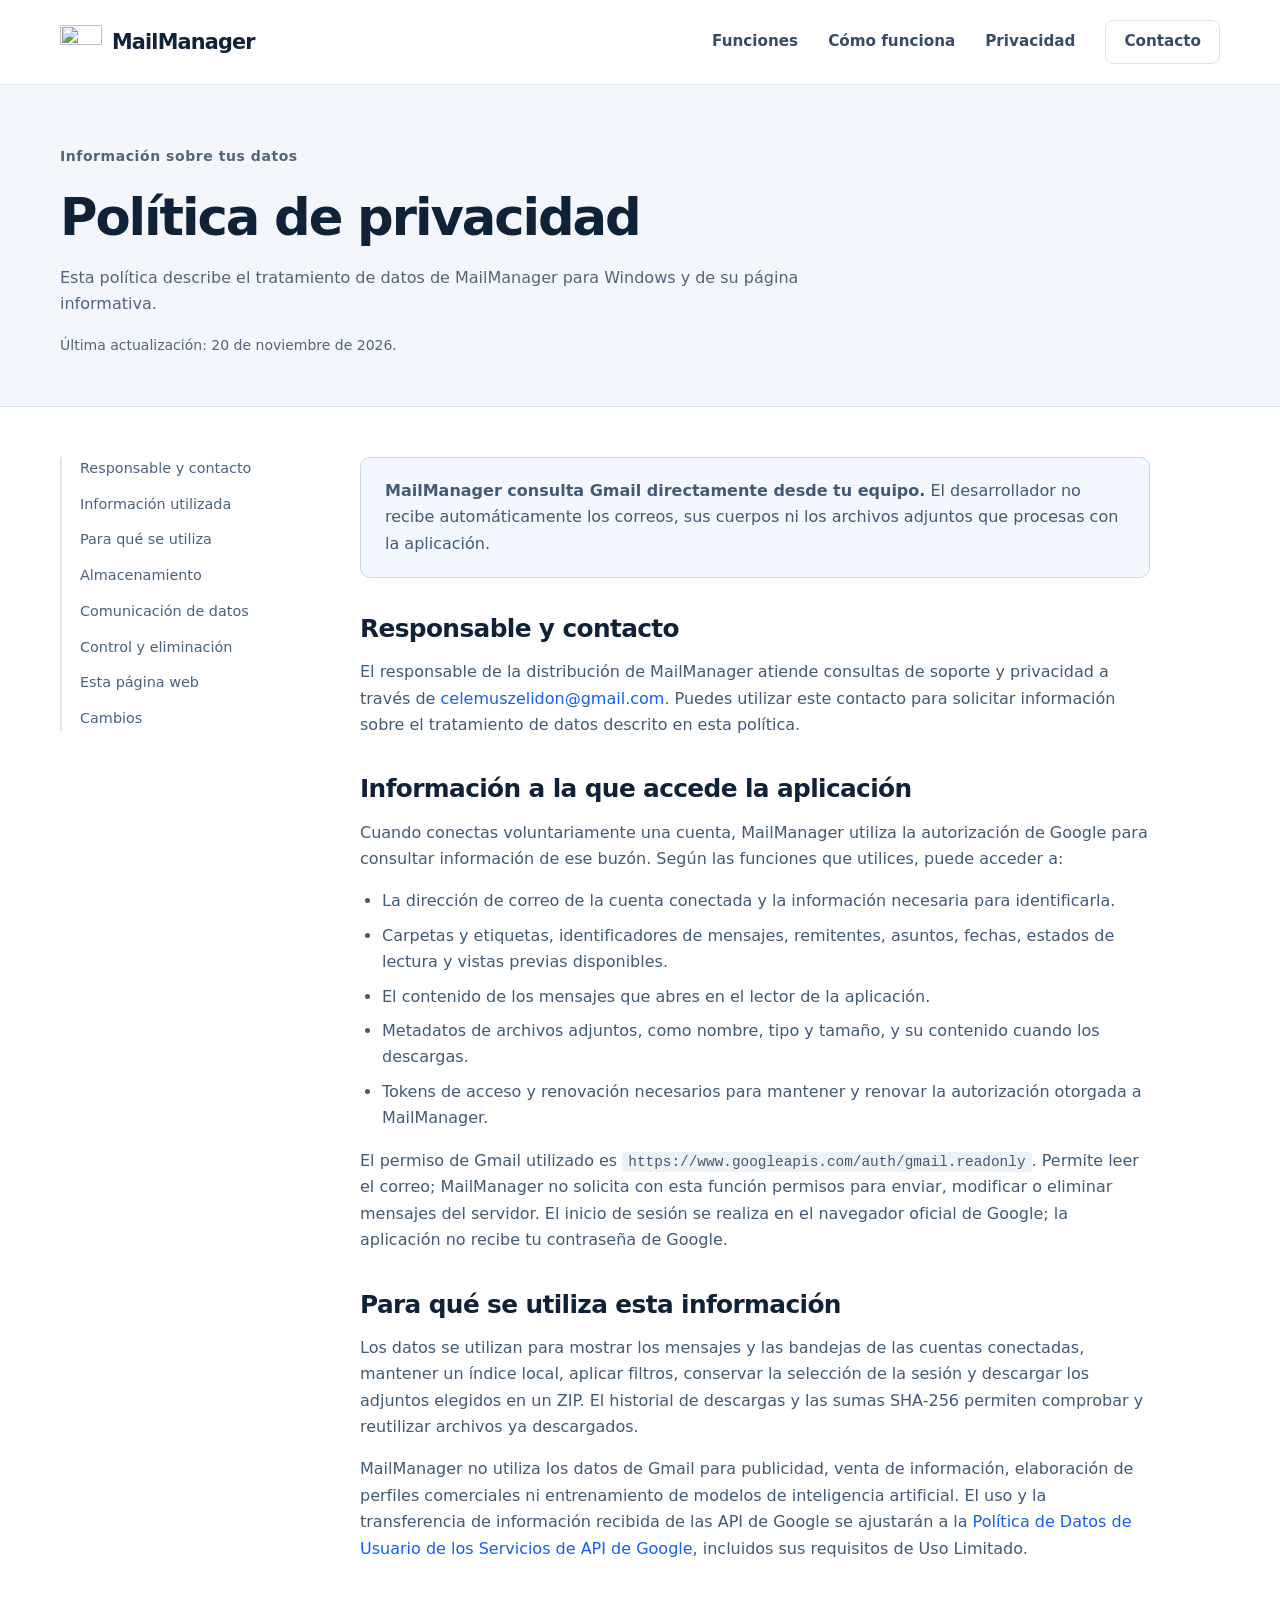
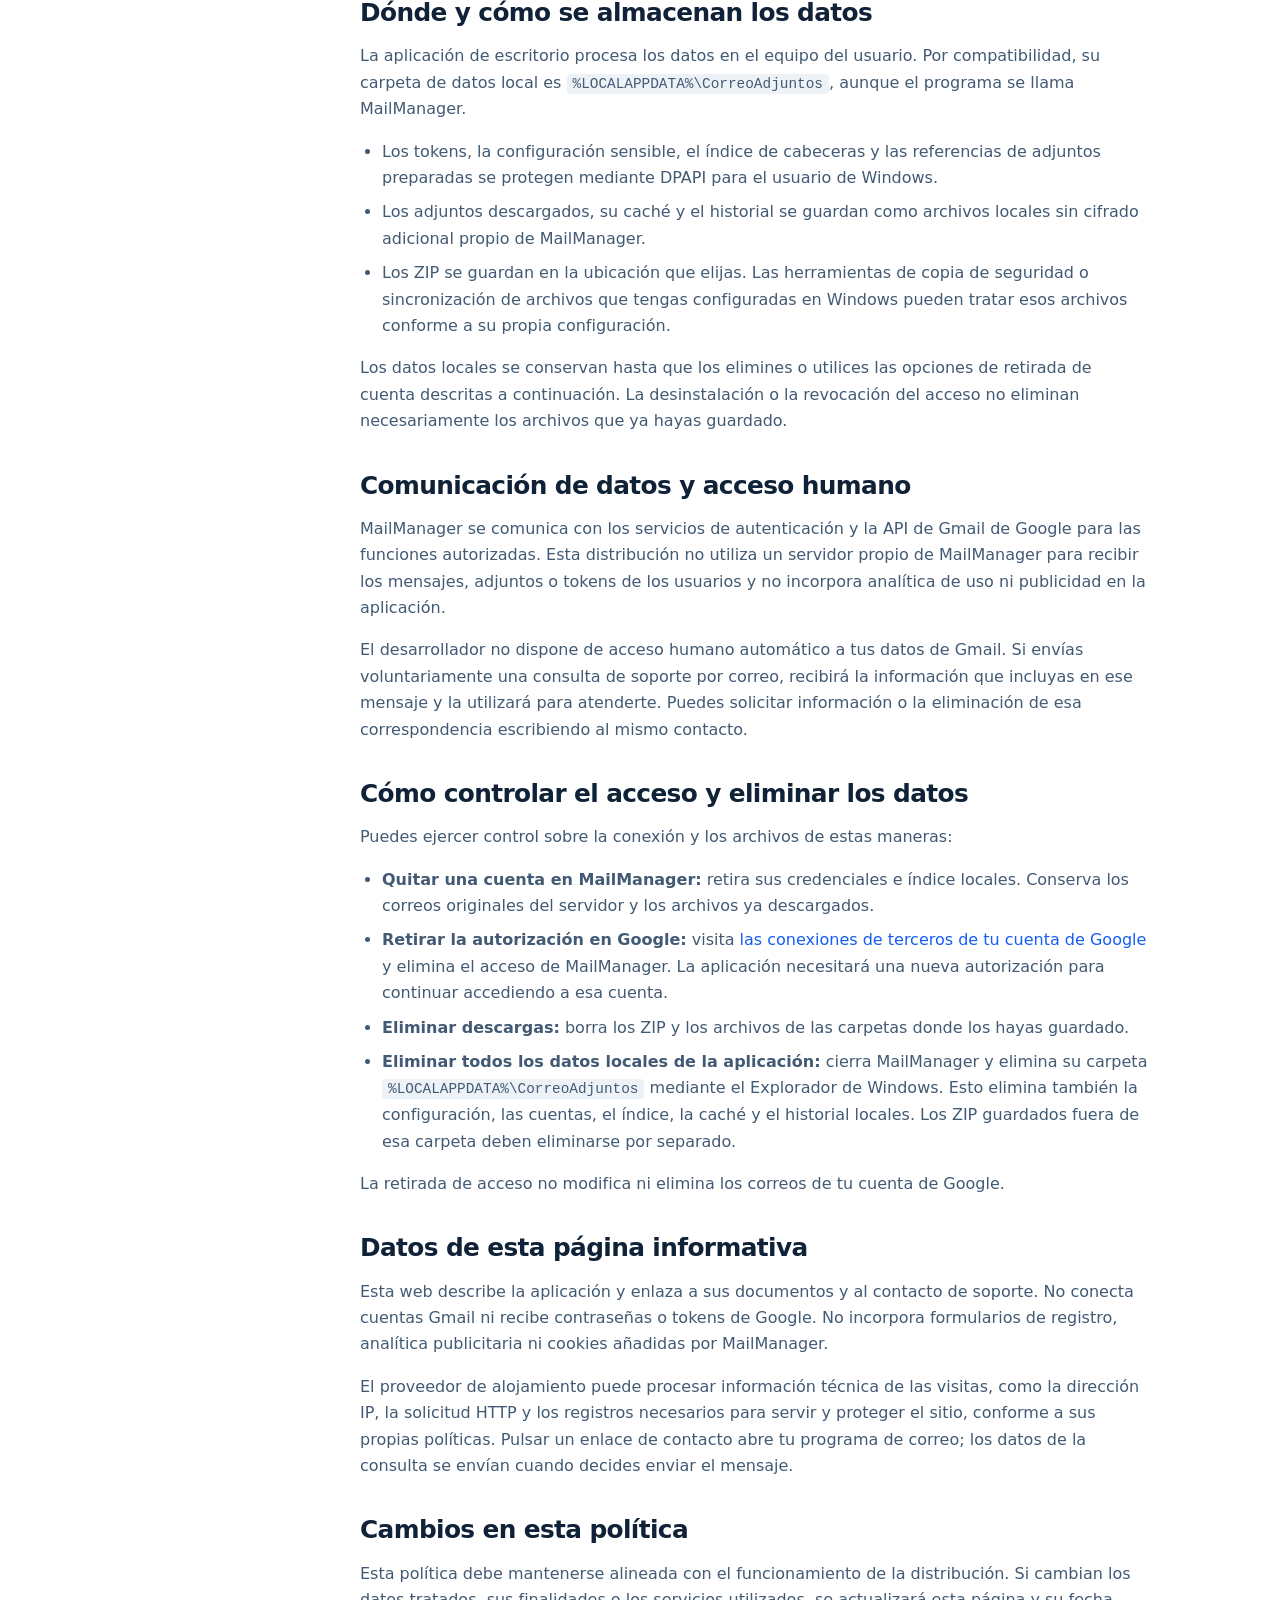
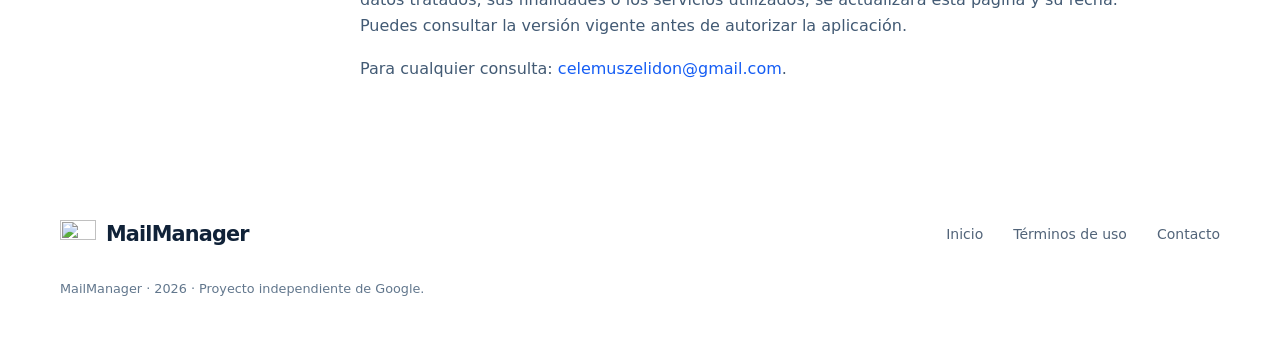
==== privacidad.html @ 7a33291c "Add files via upload" ====
<!doctype html><html lang="es"><head><meta charset="utf-8"><meta name="viewport" content="width=device-width,initial-scale=1"><title>Política de privacidad | MailManager</title><meta name="description" content="Conoce qué información de Gmail utiliza MailManager, cómo se almacena en Windows y cómo retirar el acceso o eliminar los datos locales."><meta name="theme-color" content="#0d192d"><link rel="icon" type="image/png" href="assets/MailManager-logo-Google-120.png"><link rel="stylesheet" href="styles.css"><script src="script.js" defer></script><link rel="canonical" href="https://carloslemus28.github.io/privacidad.html"></head>
<body><a class="skip" href="#contenido">Ir al contenido</a><header class="header"><div class="container nav"><a class="brand" href="index.html"><img src="assets/MailManager-logo-Google-120.png" width="42" height="42" alt=""><span>MailManager</span></a><button class="menu-button" aria-controls="navigation" aria-expanded="false">Menú</button><nav id="navigation" aria-label="Navegación principal"><a href="index.html#funciones">Funciones</a><a href="index.html#como-funciona">Cómo funciona</a><a href="privacidad.html" aria-current="page">Privacidad</a><a class="nav-contact" href="mailto:celemuszelidon@gmail.com">Contacto</a></nav></div></header>
<main id="contenido"><section class="legal-hero"><div class="container"><p class="eyebrow">Información sobre tus datos</p><h1>Política de privacidad</h1><p>Esta política describe el tratamiento de datos de MailManager para Windows y de su página informativa.</p><p class="legal-date">Última actualización: 20 de noviembre de 2026.</p></div></section><div class="container legal-layout"><nav class="legal-index" aria-label="Contenido de privacidad"><a href="#responsable">Responsable y contacto</a><a href="#datos">Información utilizada</a><a href="#finalidad">Para qué se utiliza</a><a href="#almacenamiento">Almacenamiento</a><a href="#comparticion">Comunicación de datos</a><a href="#control">Control y eliminación</a><a href="#sitio">Esta página web</a><a href="#cambios">Cambios</a></nav><article class="legal-copy">
<div class="legal-note"><p><strong>MailManager consulta Gmail directamente desde tu equipo.</strong> El desarrollador no recibe automáticamente los correos, sus cuerpos ni los archivos adjuntos que procesas con la aplicación.</p></div>
<h2 id="responsable">Responsable y contacto</h2><p>El responsable de la distribución de MailManager atiende consultas de soporte y privacidad a través de <a href="mailto:celemuszelidon@gmail.com">celemuszelidon@gmail.com</a>. Puedes utilizar este contacto para solicitar información sobre el tratamiento de datos descrito en esta política.</p>
<h2 id="datos">Información a la que accede la aplicación</h2><p>Cuando conectas voluntariamente una cuenta, MailManager utiliza la autorización de Google para consultar información de ese buzón. Según las funciones que utilices, puede acceder a:</p><ul><li>La dirección de correo de la cuenta conectada y la información necesaria para identificarla.</li><li>Carpetas y etiquetas, identificadores de mensajes, remitentes, asuntos, fechas, estados de lectura y vistas previas disponibles.</li><li>El contenido de los mensajes que abres en el lector de la aplicación.</li><li>Metadatos de archivos adjuntos, como nombre, tipo y tamaño, y su contenido cuando los descargas.</li><li>Tokens de acceso y renovación necesarios para mantener y renovar la autorización otorgada a MailManager.</li></ul><p>El permiso de Gmail utilizado es <code>https://www.googleapis.com/auth/gmail.readonly</code>. Permite leer el correo; MailManager no solicita con esta función permisos para enviar, modificar o eliminar mensajes del servidor. El inicio de sesión se realiza en el navegador oficial de Google; la aplicación no recibe tu contraseña de Google.</p>
<h2 id="finalidad">Para qué se utiliza esta información</h2><p>Los datos se utilizan para mostrar los mensajes y las bandejas de las cuentas conectadas, mantener un índice local, aplicar filtros, conservar la selección de la sesión y descargar los adjuntos elegidos en un ZIP. El historial de descargas y las sumas SHA-256 permiten comprobar y reutilizar archivos ya descargados.</p><p>MailManager no utiliza los datos de Gmail para publicidad, venta de información, elaboración de perfiles comerciales ni entrenamiento de modelos de inteligencia artificial. El uso y la transferencia de información recibida de las API de Google se ajustarán a la <a href="https://developers.google.com/terms/api-services-user-data-policy">Política de Datos de Usuario de los Servicios de API de Google</a>, incluidos sus requisitos de Uso Limitado.</p>
<h2 id="almacenamiento">Dónde y cómo se almacenan los datos</h2><p>La aplicación de escritorio procesa los datos en el equipo del usuario. Por compatibilidad, su carpeta de datos local es <code>%LOCALAPPDATA%\CorreoAdjuntos</code>, aunque el programa se llama MailManager.</p><ul><li>Los tokens, la configuración sensible, el índice de cabeceras y las referencias de adjuntos preparadas se protegen mediante DPAPI para el usuario de Windows.</li><li>Los adjuntos descargados, su caché y el historial se guardan como archivos locales sin cifrado adicional propio de MailManager.</li><li>Los ZIP se guardan en la ubicación que elijas. Las herramientas de copia de seguridad o sincronización de archivos que tengas configuradas en Windows pueden tratar esos archivos conforme a su propia configuración.</li></ul><p>Los datos locales se conservan hasta que los elimines o utilices las opciones de retirada de cuenta descritas a continuación. La desinstalación o la revocación del acceso no eliminan necesariamente los archivos que ya hayas guardado.</p>
<h2 id="comparticion">Comunicación de datos y acceso humano</h2><p>MailManager se comunica con los servicios de autenticación y la API de Gmail de Google para las funciones autorizadas. Esta distribución no utiliza un servidor propio de MailManager para recibir los mensajes, adjuntos o tokens de los usuarios y no incorpora analítica de uso ni publicidad en la aplicación.</p><p>El desarrollador no dispone de acceso humano automático a tus datos de Gmail. Si envías voluntariamente una consulta de soporte por correo, recibirá la información que incluyas en ese mensaje y la utilizará para atenderte. Puedes solicitar información o la eliminación de esa correspondencia escribiendo al mismo contacto.</p>
<h2 id="control">Cómo controlar el acceso y eliminar los datos</h2><p>Puedes ejercer control sobre la conexión y los archivos de estas maneras:</p><ul><li><strong>Quitar una cuenta en MailManager:</strong> retira sus credenciales e índice locales. Conserva los correos originales del servidor y los archivos ya descargados.</li><li><strong>Retirar la autorización en Google:</strong> visita <a href="https://myaccount.google.com/connections">las conexiones de terceros de tu cuenta de Google</a> y elimina el acceso de MailManager. La aplicación necesitará una nueva autorización para continuar accediendo a esa cuenta.</li><li><strong>Eliminar descargas:</strong> borra los ZIP y los archivos de las carpetas donde los hayas guardado.</li><li><strong>Eliminar todos los datos locales de la aplicación:</strong> cierra MailManager y elimina su carpeta <code>%LOCALAPPDATA%\CorreoAdjuntos</code> mediante el Explorador de Windows. Esto elimina también la configuración, las cuentas, el índice, la caché y el historial locales. Los ZIP guardados fuera de esa carpeta deben eliminarse por separado.</li></ul><p>La retirada de acceso no modifica ni elimina los correos de tu cuenta de Google.</p>
<h2 id="sitio">Datos de esta página informativa</h2><p>Esta web describe la aplicación y enlaza a sus documentos y al contacto de soporte. No conecta cuentas Gmail ni recibe contraseñas o tokens de Google. No incorpora formularios de registro, analítica publicitaria ni cookies añadidas por MailManager.</p><p>El proveedor de alojamiento puede procesar información técnica de las visitas, como la dirección IP, la solicitud HTTP y los registros necesarios para servir y proteger el sitio, conforme a sus propias políticas. Pulsar un enlace de contacto abre tu programa de correo; los datos de la consulta se envían cuando decides enviar el mensaje.</p>
<h2 id="cambios">Cambios en esta política</h2><p>Esta política debe mantenerse alineada con el funcionamiento de la distribución. Si cambian los datos tratados, sus finalidades o los servicios utilizados, se actualizará esta página y su fecha. Puedes consultar la versión vigente antes de autorizar la aplicación.</p><p>Para cualquier consulta: <a href="mailto:celemuszelidon@gmail.com">celemuszelidon@gmail.com</a>.</p>
</article></div></main><footer class="footer container"><div class="footer-top"><a class="brand" href="index.html"><img src="assets/MailManager-logo-Google-120.png" width="36" height="36" alt=""><span>MailManager</span></a><nav aria-label="Información legal"><a href="index.html">Inicio</a><a href="terminos.html">Términos de uso</a><a href="mailto:celemuszelidon@gmail.com">Contacto</a></nav></div><p>MailManager · 2026 · Proyecto independiente de Google.</p></footer></body></html>
---- styles.css ----
:root{--ink:#102238;--muted:#526479;--blue:#155df4;--navy:#0d192d;--line:#dce5ef;--pale:#f3f7fc;--teal:#08a9a5;font-size:16px;color-scheme:light}*{box-sizing:border-box}html{scroll-behavior:smooth;scroll-padding-top:100px}body{margin:0;font-family:Inter,"Segoe UI",system-ui,-apple-system,sans-serif;color:var(--ink);background:white;line-height:1.65}a{color:var(--blue);text-decoration:none}a:hover{text-decoration:underline}button,a,summary{-webkit-tap-highlight-color:transparent}a:focus-visible,button:focus-visible,summary:focus-visible{outline:3px solid #168bff;outline-offset:5px;border-radius:4px}img{max-width:100%;height:auto}.container{width:min(1160px,calc(100% - 64px));margin-inline:auto}.skip{position:absolute;left:20px;top:-100px;padding:12px;background:white;z-index:20}.skip:focus{top:12px}.header{position:sticky;top:0;z-index:10;background:rgba(255,255,255,.96);border-bottom:1px solid #e5ebf3}.nav{display:flex;align-items:center;justify-content:space-between;min-height:84px;gap:24px}.brand{display:inline-flex;align-items:center;gap:10px;font-weight:750;font-size:1.3rem;letter-spacing:-.04em;color:var(--ink);white-space:nowrap}.brand:hover{text-decoration:none}.brand img{object-fit:contain;flex-shrink:0}.nav nav,.footer nav{display:flex;align-items:center;gap:30px}.nav nav a{font-size:.95rem;color:#384d65;font-weight:550}.nav-contact{padding:8px 18px;border:1px solid var(--line);border-radius:8px}.menu-button{display:none;border:1px solid var(--line);background:white;padding:9px 13px;font:inherit;border-radius:8px}.hero{display:grid;grid-template-columns:1fr 1.15fr;gap:42px;padding-block:74px 64px;align-items:center}.eyebrow{font-size:.875rem;font-weight:650;letter-spacing:.04em;color:var(--blue);margin:0 0 20px;display:flex;align-items:center;gap:10px}.mini-window{width:17px;height:17px;background:linear-gradient(90deg,transparent 46%,white 46% 54%,transparent 54%),linear-gradient(0deg,transparent 46%,white 46% 54%,transparent 54%),#155df4;display:inline-block}h1{font-size:clamp(3.1rem,5.5vw,4.6rem);line-height:1.065;letter-spacing:-.055em;font-weight:740;margin:0 0 26px}h1 span{color:var(--blue)}.hero-lead{font-size:1.125rem;line-height:1.75;max-width:450px;color:var(--muted);margin:0 0 30px}.actions{display:flex;flex-wrap:wrap;align-items:center;gap:16px 24px}.button{display:inline-flex;align-items:center;justify-content:center;padding:13px 21px;min-height:50px;border-radius:9px;font-weight:650;font-size:.9375rem;border:1px solid transparent}.button:hover{text-decoration:none;filter:brightness(.95)}.primary{color:white;background:var(--blue);box-shadow:0 4px 10px #155df420}.light{color:var(--navy);background:white}.text-link{font-size:.9375rem;font-weight:650}.hero-notes{display:flex;flex-wrap:wrap;gap:8px 18px;font-size:.875rem;color:var(--muted);margin-top:24px}.hero-notes span{display:flex;align-items:center;gap:7px}.hero-notes span:before{content:'✓';color:#107b67;font-weight:750}.hero-visual{position:relative;padding:12px 0 52px}.app-preview{background:#101b2c;color:#d5e0ef;border:1px solid #263c55;border-radius:13px;box-shadow:0 30px 64px -30px #0e294a85;transform:rotate(-1deg);overflow:hidden}.app-top{display:flex;align-items:center;gap:7px;padding:13px 12px;border-bottom:1px solid #2a3b50;font-size:.8rem}.app-top strong{font-size:.8rem;white-space:nowrap}.app-search{background:#22334b;border:1px solid #304660;padding:5px 10px;border-radius:20px;font-size:.7rem;color:#adbbce;flex:1;margin-left:13px;white-space:nowrap}.app-avatar{border-radius:50%;width:24px;height:24px;background:#2363b1;color:white;text-align:center;line-height:24px;font-size:.75rem}.app-body{display:grid;grid-template-columns:128px 1fr;min-height:350px}.app-sidebar{padding:20px 10px;background:#111e31;display:flex;flex-direction:column;align-items:stretch;font-size:.7rem;gap:3px;border-right:1px solid #24354c}.sidebar-label{font-size:.58rem;letter-spacing:.08em;color:#92a8bf;margin-bottom:8px}.app-sidebar b{font-size:.68rem;margin-bottom:12px;padding-left:3px}.folder{padding:7px 9px;border-radius:5px;color:#aabbd0;display:flex;justify-content:space-between}.folder i{font-style:normal}.folder.selected{background:#24466d;color:#dfebfc}.folder.all{margin-top:10px}.app-inbox{min-width:0}.inbox-title{padding:17px 16px 9px;display:flex;justify-content:space-between;align-items:center;gap:7px}.inbox-title strong{font-size:.9rem}.inbox-title>span{font-size:.58rem;color:#a5b3c7}.app-filters{display:flex;gap:6px;padding:0 16px 10px}.app-filters span{font-size:.6rem;color:#b9cce5;border:1px solid #3a526e;border-radius:4px;padding:2px 7px}.mail-row{display:flex;gap:10px;padding:11px 13px;border-bottom:1px solid #2b3c51;align-items:flex-start}.mail-row.checked{background:#1d3250}.mail-row>div{display:flex;flex:1;min-width:0;flex-direction:column;gap:1px}.mail-row b{font-size:.7rem;font-weight:600}.mail-row strong{font-size:.69rem;font-weight:450;white-space:nowrap;text-overflow:ellipsis;overflow:hidden}.mail-row small{font-size:.59rem;color:#a8b8cc}.mail-row time{font-size:.58rem;color:#adc0d8;white-space:nowrap}.checkmark,.empty-check{width:12px;height:12px;flex-shrink:0;border-radius:2px;margin-top:3px}.checkmark{background:#87baff;color:#0d2747;font-size:.55rem;text-align:center;line-height:12px;font-weight:800}.empty-check{border:1px solid #73899f}.file-chip{align-self:flex-start;border:1px solid #4b6590;border-radius:4px;padding:1px 6px;margin-top:5px;font-size:.6rem;color:#b9d4ff;background:#203e63}.file-chip.teal{color:#9fddd5;background:#173f42;border-color:#356b6b}.app-download{padding:15px 12px;display:flex;align-items:center;justify-content:space-between;gap:8px;font-size:.6rem;color:#a4bbd5}.app-download b{color:#102744;background:#a8c7fa;padding:7px 9px;border-radius:5px;font-size:.6rem}.zip-badge{position:absolute;bottom:8px;right:-5px;display:flex;align-items:center;gap:12px;padding:14px 20px;background:white;border:1px solid #e0e9f3;border-radius:10px;box-shadow:0 8px 28px #10223816}.zip-symbol{display:inline-flex;justify-content:center;align-items:center;background:#e5f0ff;border:1px solid #bbd2f5;color:#1552a0;font-size:.7rem;font-weight:800;border-radius:5px;width:36px;height:42px;flex-shrink:0}.zip-badge>div{display:flex;flex-direction:column;gap:1px}.zip-badge b{font-size:.875rem}.zip-badge>div>span{color:var(--muted);font-size:.8rem}.preview-caption{position:absolute;bottom:-21px;left:5px;font-size:.75rem;color:#65788d;margin:0}.principles{background:#f4f7fc;border-block:1px solid #e6edf5}.principles>.container{display:flex;flex-wrap:wrap;justify-content:space-between;gap:12px;padding-block:17px}.principles p{font-size:.9rem;color:#3d526b;margin:0}.principles p span{color:#187367;padding-right:8px;font-weight:750}.section{padding-block:80px}.section-intro{max-width:690px;margin-bottom:40px}.section-intro .eyebrow{margin-bottom:13px}h2{font-size:clamp(1.9rem,3.2vw,2.65rem);line-height:1.18;letter-spacing:-.04em;font-weight:720;margin:0 0 22px}.section-intro>p:last-child,.story-copy>p:not(.eyebrow){color:var(--muted);max-width:560px}.feature-grid{display:grid;grid-template-columns:repeat(3,1fr);gap:40px}.feature{padding:8px 22px 12px 0;border-right:1px solid var(--line)}.feature:last-child{border:none;padding-right:0}.feature-icon{height:40px;width:40px;display:flex;align-items:center;justify-content:center;border-radius:9px;color:var(--blue);font-size:1.35rem;font-weight:700;background:#e9f0ff;margin-bottom:23px}h3{font-size:1.2rem;letter-spacing:-.025em;line-height:1.35;margin:0 0 12px}.feature p{font-size:1rem;color:var(--muted);margin:0;max-width:310px}.split-section{display:grid;grid-template-columns:1fr 1fr;align-items:center;gap:90px;padding-top:10px}.zip-demo{background:var(--pale);border:1px solid #e1e9f3;border-radius:15px;padding:28px}.file-window-title{display:flex;align-items:center;gap:12px;padding-bottom:23px;border-bottom:1px solid #dce5f0}.file-window-title .zip-symbol{height:36px;width:31px}.example-label{margin-left:auto;font-size:.75rem;color:#637b93}.folder-title{padding:22px 0 14px;font-weight:650}.folder-title>span{color:#f1af3e;padding-right:8px}.file-list{list-style:none;margin:0;padding:0}.file-list li{padding:13px 14px;background:white;display:flex;align-items:center;gap:14px;border:1px solid #e4ebf3;border-radius:8px;margin-bottom:8px;font-size:.9rem}.type{padding:3px 6px;min-width:42px;text-align:center;font-size:.65rem;letter-spacing:.025em;font-weight:750;border-radius:4px}.pdf{color:#a03537;background:#ffeded}.xlsx{color:#176c56;background:#e8f6ef}.json{color:#6050a1;background:#f0edff}.file-check{color:#108669;margin-left:auto;font-weight:750}.zip-demo>p{font-size:.825rem;color:var(--muted);margin:17px 0 0}.story-copy .text-link{display:inline-block;margin-top:9px}.workflow{background:var(--pale);border-block:1px solid #e5edf5}.centered{text-align:center;margin-inline:auto}.centered .eyebrow{justify-content:center}.centered>p:last-child{margin-inline:auto}.steps{display:grid;grid-template-columns:repeat(3,1fr);gap:50px;margin-top:46px}.step-symbol{width:46px;height:46px;display:flex;align-items:center;justify-content:center;font-size:1.5rem;background:white;border:1px solid #ccdced;border-radius:50%;color:#2466cb;margin-bottom:20px}.steps p{color:var(--muted);margin:0}.privacy-block{background:var(--navy);color:white;border-radius:17px;padding:54px 60px;display:grid;grid-template-columns:1fr 1fr;gap:65px}.privacy-block .eyebrow{color:#8dbaff}.privacy-block h2{font-size:2.3rem}.privacy-block>div>p:not(.eyebrow){color:#bdcce0;max-width:420px}.privacy-block .button{margin-top:15px}.privacy-block ul{list-style:none;margin:0;padding:0}.privacy-block li{border-bottom:1px solid #304259;padding-bottom:22px;margin-bottom:22px;display:flex;flex-direction:column;gap:6px}.privacy-block li:last-child{border:none;padding:0;margin:0}.privacy-block li b{font-size:1rem}.privacy-block li span{color:#bdcce0;font-size:.9rem;line-height:1.8}.faq-section{padding-top:5px;display:grid;grid-template-columns:.8fr 1.2fr;gap:70px}.faq details{border-bottom:1px solid var(--line);padding:17px 0}.faq details:first-child{padding-top:0}.faq summary{font-weight:650;cursor:pointer;line-height:1.5;padding-right:18px}.faq details p{color:var(--muted);font-size:.95rem;padding-right:10px}.contact-strip{background:var(--pale);border-block:1px solid #e1e9f4}.contact-strip>.container{display:flex;align-items:center;justify-content:space-between;gap:30px;padding-block:36px}.contact-strip h2{font-size:1.7rem;margin-bottom:5px}.contact-strip p{margin:0;color:var(--muted);font-size:.95rem}.footer{padding-block:38px}.footer-top{display:flex;align-items:center;justify-content:space-between;gap:25px;margin-bottom:26px}.footer nav a{font-size:.875rem;color:#526479}.footer>p{font-size:.8rem;color:#62778d;margin:5px 0}.footer .disclaimer{font-size:.75rem;max-width:650px}.legal-hero{padding-block:60px 35px;background:var(--pale);border-bottom:1px solid var(--line)}.legal-hero h1{font-size:3.2rem;line-height:1.15;letter-spacing:-.04em;margin-bottom:18px}.legal-hero p{color:var(--muted);max-width:760px}.legal-date{font-size:.875rem}.legal-layout{display:grid;grid-template-columns:230px 1fr;gap:70px;padding-block:50px 80px}.legal-index{align-self:start;position:sticky;top:115px;border-left:2px solid var(--line);padding-left:18px;display:flex;flex-direction:column;gap:12px;font-size:.9rem}.legal-index a{color:#4b627c}.legal-copy{max-width:790px}.legal-copy h2{font-size:1.55rem;margin:36px 0 14px;scroll-margin-top:110px;letter-spacing:-.025em}.legal-copy h2:first-child{margin-top:0}.legal-copy p,.legal-copy li{color:#425a74;font-size:1rem}.legal-copy li{margin-bottom:8px}.legal-copy a{overflow-wrap:anywhere}.legal-note{padding:20px 24px;border:1px solid #c6daef;background:#f3f8ff;border-radius:10px;margin-bottom:30px}.legal-note p{margin:0}.legal-copy code{background:#edf2f7;border-radius:4px;padding:2px 6px;font-size:.9rem;overflow-wrap:anywhere}.legal-copy address{font-style:normal}.legal-copy ul{padding-left:22px}.assets-links{display:flex;flex-wrap:wrap;gap:12px;margin-top:16px}.assets-links a{border:1px solid var(--line);padding:10px 14px;border-radius:8px;font-size:.875rem}
@media(min-width:1400px){.hero{gap:70px}.app-body{min-height:367px}.mail-row{padding-block:13px}}
@media(max-width:1000px){.hero{grid-template-columns:.9fr 1.1fr;gap:24px}.hero h1{font-size:3.4rem}.app-body{grid-template-columns:100px 1fr}.app-top strong{display:none}.app-top{gap:5px}.app-search{margin-left:3px}.app-sidebar{padding-inline:6px}.folder{padding:7px 5px}.app-sidebar b{font-size:.62rem}.app-download{padding-inline:9px}.app-download b{font-size:.54rem}.app-download>span{font-size:.52rem}.zip-badge{right:-7px;padding:12px}.split-section{gap:45px}.privacy-block{padding:40px;gap:40px}.faq-section{gap:40px}.legal-layout{gap:40px;grid-template-columns:190px 1fr}}
@media(max-width:760px){.container{width:calc(100% - 40px)}.nav{min-height:72px}.brand{font-size:1.2rem}.nav .brand img{width:37px;height:37px}.menu-button{display:block}.nav nav{display:none;position:absolute;top:71px;left:0;right:0;background:white;box-shadow:0 12px 16px #10223815;padding:18px 22px;align-items:stretch;gap:0;flex-direction:column}.nav nav.open{display:flex}.nav nav a{padding:11px 4px}.nav-contact{border:0}.hero{grid-template-columns:1fr;gap:22px;padding-block:42px 40px}.hero h1{font-size:3.65rem}.hero-lead{font-size:1.05rem;max-width:540px}.hero-notes{font-size:.8rem}.hero-visual{max-width:580px;width:100%;margin:8px auto 0;padding:12px 8px 54px}.app-preview{transform:none}.app-body{grid-template-columns:128px 1fr}.app-top strong{display:inline}.app-sidebar{padding:20px 9px}.folder{padding:7px 9px}.app-download b{font-size:.65rem}.app-download>span{font-size:.65rem}.app-search{font-size:.7rem}.mail-row strong{font-size:.72rem}.mail-row b{font-size:.75rem}.mail-row small{font-size:.65rem}.file-chip{font-size:.65rem}.zip-badge{right:0;bottom:3px;padding:12px 16px}.preview-caption{bottom:-19px;font-size:.7rem;left:8px}.principles>.container{flex-direction:column;gap:10px;padding-block:20px}.section{padding-block:52px}.feature-grid{grid-template-columns:1fr;gap:25px}.feature{border:0;border-bottom:1px solid var(--line);padding-bottom:26px;display:grid;grid-template-columns:42px 1fr;column-gap:17px}.feature-icon{grid-row:1/3;margin:0}.feature p{max-width:none}.feature h3{margin-bottom:9px}.feature:last-child{padding-bottom:0}.split-section{grid-template-columns:1fr;gap:30px;padding-top:0}.story-copy{grid-row:1}.zip-demo{padding:24px}.steps{grid-template-columns:1fr;gap:30px;margin-top:30px}.steps article{display:grid;grid-template-columns:46px 1fr;column-gap:17px}.step-symbol{grid-row:1/3;margin:0}.privacy-block{grid-template-columns:1fr;padding:32px 25px;gap:35px}.privacy-block h2{font-size:2rem}.privacy-block .button{font-size:.85rem;padding-inline:15px}.faq-section{grid-template-columns:1fr;gap:10px;padding-top:0}.faq details:first-child{padding-top:17px}.contact-strip>.container{align-items:flex-start;flex-direction:column;gap:20px}.contact-strip h2{font-size:1.6rem}.footer-top{align-items:flex-start;flex-direction:column;gap:20px}.footer nav{gap:24px;flex-wrap:wrap}.footer .brand{font-size:1.15rem}.legal-hero{padding-block:40px 24px}.legal-hero h1{font-size:2.35rem}.legal-layout{grid-template-columns:1fr;gap:30px;padding-block:32px 52px}.legal-index{position:static;border-left:0;border-bottom:1px solid var(--line);padding:0 0 25px;display:flex;flex-direction:row;flex-wrap:wrap;gap:10px 20px}.legal-index a{font-size:.825rem}.legal-note{padding:18px}}
@media(max-width:380px){.container{width:calc(100% - 30px)}.hero h1{font-size:3.1rem}.app-body{grid-template-columns:85px 1fr}.app-sidebar{padding-inline:5px}.folder{padding-inline:4px}.app-sidebar b{font-size:.6rem}.app-download>span{font-size:.52rem}.app-download b{font-size:.55rem}.app-top strong{display:none}.mail-row{gap:7px;padding-inline:10px}.zip-badge b{font-size:.8rem}.zip-badge>div>span{font-size:.72rem}}
@media(prefers-reduced-motion:reduce){html{scroll-behavior:auto}.app-preview{transform:none}}
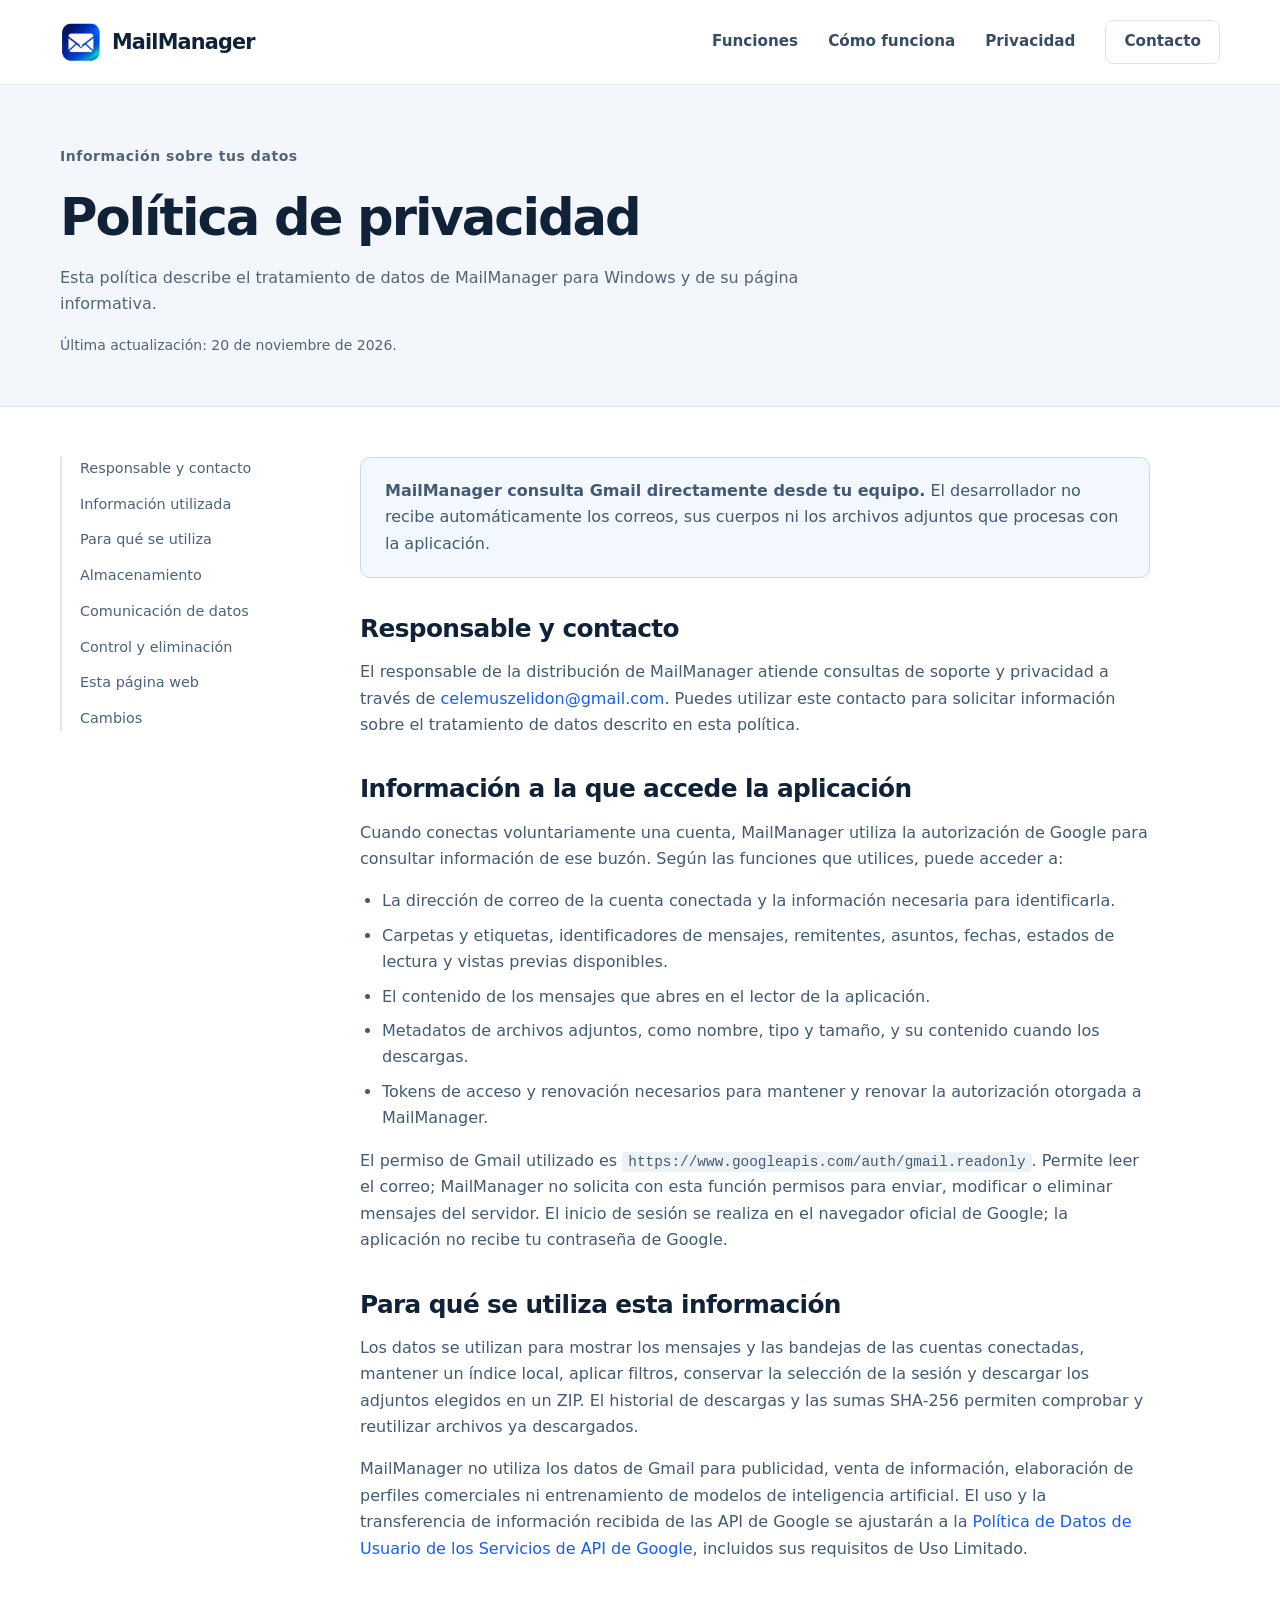
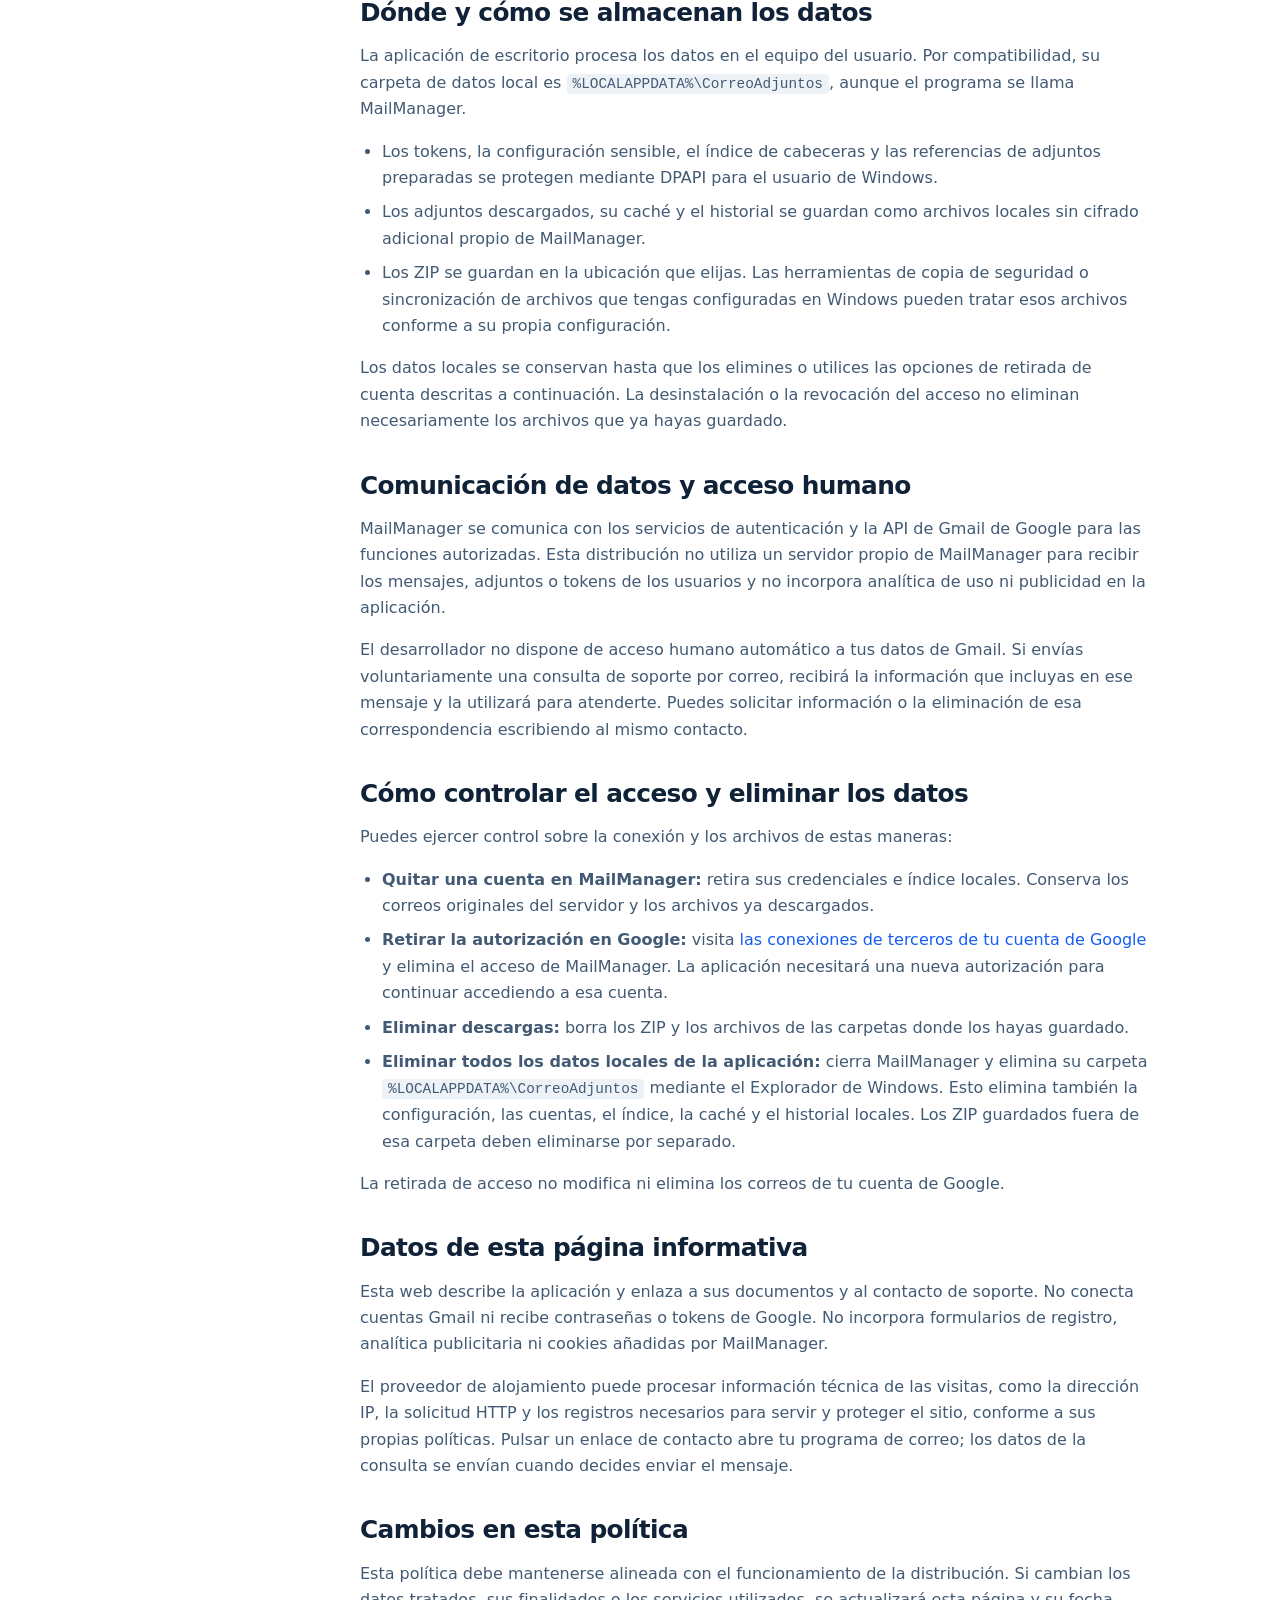
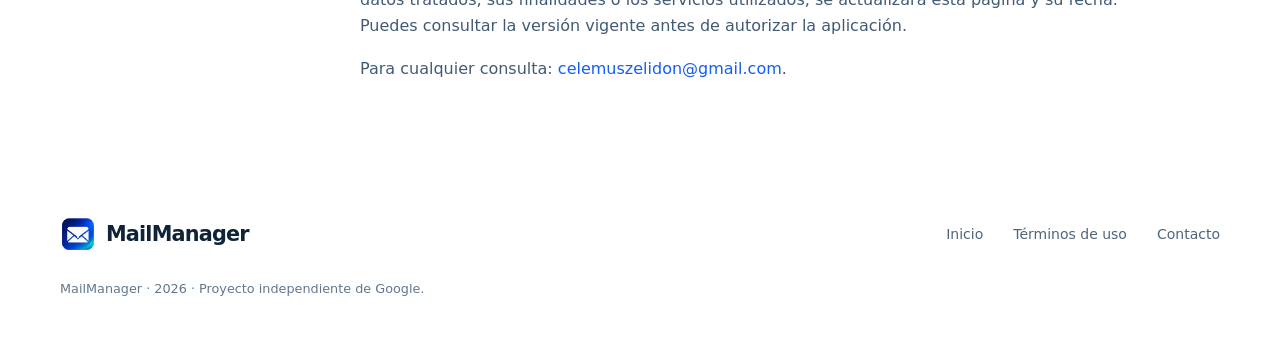
==== commit 7c6aaf23: "Add files via upload" ====
--- a/privacidad.html
+++ b/privacidad.html
@@ -1,5 +1,5 @@
-<!doctype html><html lang="es"><head><meta charset="utf-8"><meta name="viewport" content="width=device-width,initial-scale=1"><title>Política de privacidad | MailManager</title><meta name="description" content="Conoce qué información de Gmail utiliza MailManager, cómo se almacena en Windows y cómo retirar el acceso o eliminar los datos locales."><meta name="theme-color" content="#0d192d"><link rel="icon" type="image/png" href="assets/MailManager-logo-Google-120.png"><link rel="stylesheet" href="styles.css"><script src="script.js" defer></script><link rel="canonical" href="https://carloslemus28.github.io/privacidad.html"></head>
-<body><a class="skip" href="#contenido">Ir al contenido</a><header class="header"><div class="container nav"><a class="brand" href="index.html"><img src="assets/MailManager-logo-Google-120.png" width="42" height="42" alt=""><span>MailManager</span></a><button class="menu-button" aria-controls="navigation" aria-expanded="false">Menú</button><nav id="navigation" aria-label="Navegación principal"><a href="index.html#funciones">Funciones</a><a href="index.html#como-funciona">Cómo funciona</a><a href="privacidad.html" aria-current="page">Privacidad</a><a class="nav-contact" href="mailto:celemuszelidon@gmail.com">Contacto</a></nav></div></header>
+<!doctype html><html lang="es"><head><meta charset="utf-8"><meta name="viewport" content="width=device-width,initial-scale=1"><title>Política de privacidad | MailManager</title><meta name="description" content="Conoce qué información de Gmail utiliza MailManager, cómo se almacena en Windows y cómo retirar el acceso o eliminar los datos locales."><meta name="theme-color" content="#0d192d"><link rel="icon" type="image/png" href="MailManager-logo-Google-120.png"><link rel="stylesheet" href="styles.css"><script src="script.js" defer></script><link rel="canonical" href="https://carloslemus28.github.io/privacidad.html"></head>
+<body><a class="skip" href="#contenido">Ir al contenido</a><header class="header"><div class="container nav"><a class="brand" href="index.html"><img src="MailManager-logo-Google-120.png" width="42" height="42" alt=""><span>MailManager</span></a><button class="menu-button" aria-controls="navigation" aria-expanded="false">Menú</button><nav id="navigation" aria-label="Navegación principal"><a href="index.html#funciones">Funciones</a><a href="index.html#como-funciona">Cómo funciona</a><a href="privacidad.html" aria-current="page">Privacidad</a><a class="nav-contact" href="mailto:celemuszelidon@gmail.com">Contacto</a></nav></div></header>
 <main id="contenido"><section class="legal-hero"><div class="container"><p class="eyebrow">Información sobre tus datos</p><h1>Política de privacidad</h1><p>Esta política describe el tratamiento de datos de MailManager para Windows y de su página informativa.</p><p class="legal-date">Última actualización: 20 de noviembre de 2026.</p></div></section><div class="container legal-layout"><nav class="legal-index" aria-label="Contenido de privacidad"><a href="#responsable">Responsable y contacto</a><a href="#datos">Información utilizada</a><a href="#finalidad">Para qué se utiliza</a><a href="#almacenamiento">Almacenamiento</a><a href="#comparticion">Comunicación de datos</a><a href="#control">Control y eliminación</a><a href="#sitio">Esta página web</a><a href="#cambios">Cambios</a></nav><article class="legal-copy">
 <div class="legal-note"><p><strong>MailManager consulta Gmail directamente desde tu equipo.</strong> El desarrollador no recibe automáticamente los correos, sus cuerpos ni los archivos adjuntos que procesas con la aplicación.</p></div>
 <h2 id="responsable">Responsable y contacto</h2><p>El responsable de la distribución de MailManager atiende consultas de soporte y privacidad a través de <a href="mailto:celemuszelidon@gmail.com">celemuszelidon@gmail.com</a>. Puedes utilizar este contacto para solicitar información sobre el tratamiento de datos descrito en esta política.</p>
@@ -10,4 +10,4 @@
 <h2 id="control">Cómo controlar el acceso y eliminar los datos</h2><p>Puedes ejercer control sobre la conexión y los archivos de estas maneras:</p><ul><li><strong>Quitar una cuenta en MailManager:</strong> retira sus credenciales e índice locales. Conserva los correos originales del servidor y los archivos ya descargados.</li><li><strong>Retirar la autorización en Google:</strong> visita <a href="https://myaccount.google.com/connections">las conexiones de terceros de tu cuenta de Google</a> y elimina el acceso de MailManager. La aplicación necesitará una nueva autorización para continuar accediendo a esa cuenta.</li><li><strong>Eliminar descargas:</strong> borra los ZIP y los archivos de las carpetas donde los hayas guardado.</li><li><strong>Eliminar todos los datos locales de la aplicación:</strong> cierra MailManager y elimina su carpeta <code>%LOCALAPPDATA%\CorreoAdjuntos</code> mediante el Explorador de Windows. Esto elimina también la configuración, las cuentas, el índice, la caché y el historial locales. Los ZIP guardados fuera de esa carpeta deben eliminarse por separado.</li></ul><p>La retirada de acceso no modifica ni elimina los correos de tu cuenta de Google.</p>
 <h2 id="sitio">Datos de esta página informativa</h2><p>Esta web describe la aplicación y enlaza a sus documentos y al contacto de soporte. No conecta cuentas Gmail ni recibe contraseñas o tokens de Google. No incorpora formularios de registro, analítica publicitaria ni cookies añadidas por MailManager.</p><p>El proveedor de alojamiento puede procesar información técnica de las visitas, como la dirección IP, la solicitud HTTP y los registros necesarios para servir y proteger el sitio, conforme a sus propias políticas. Pulsar un enlace de contacto abre tu programa de correo; los datos de la consulta se envían cuando decides enviar el mensaje.</p>
 <h2 id="cambios">Cambios en esta política</h2><p>Esta política debe mantenerse alineada con el funcionamiento de la distribución. Si cambian los datos tratados, sus finalidades o los servicios utilizados, se actualizará esta página y su fecha. Puedes consultar la versión vigente antes de autorizar la aplicación.</p><p>Para cualquier consulta: <a href="mailto:celemuszelidon@gmail.com">celemuszelidon@gmail.com</a>.</p>
-</article></div></main><footer class="footer container"><div class="footer-top"><a class="brand" href="index.html"><img src="assets/MailManager-logo-Google-120.png" width="36" height="36" alt=""><span>MailManager</span></a><nav aria-label="Información legal"><a href="index.html">Inicio</a><a href="terminos.html">Términos de uso</a><a href="mailto:celemuszelidon@gmail.com">Contacto</a></nav></div><p>MailManager · 2026 · Proyecto independiente de Google.</p></footer></body></html>
+</article></div></main><footer class="footer container"><div class="footer-top"><a class="brand" href="index.html"><img src="MailManager-logo-Google-120.png" width="36" height="36" alt=""><span>MailManager</span></a><nav aria-label="Información legal"><a href="index.html">Inicio</a><a href="terminos.html">Términos de uso</a><a href="mailto:celemuszelidon@gmail.com">Contacto</a></nav></div><p>MailManager · 2026 · Proyecto independiente de Google.</p></footer></body></html>
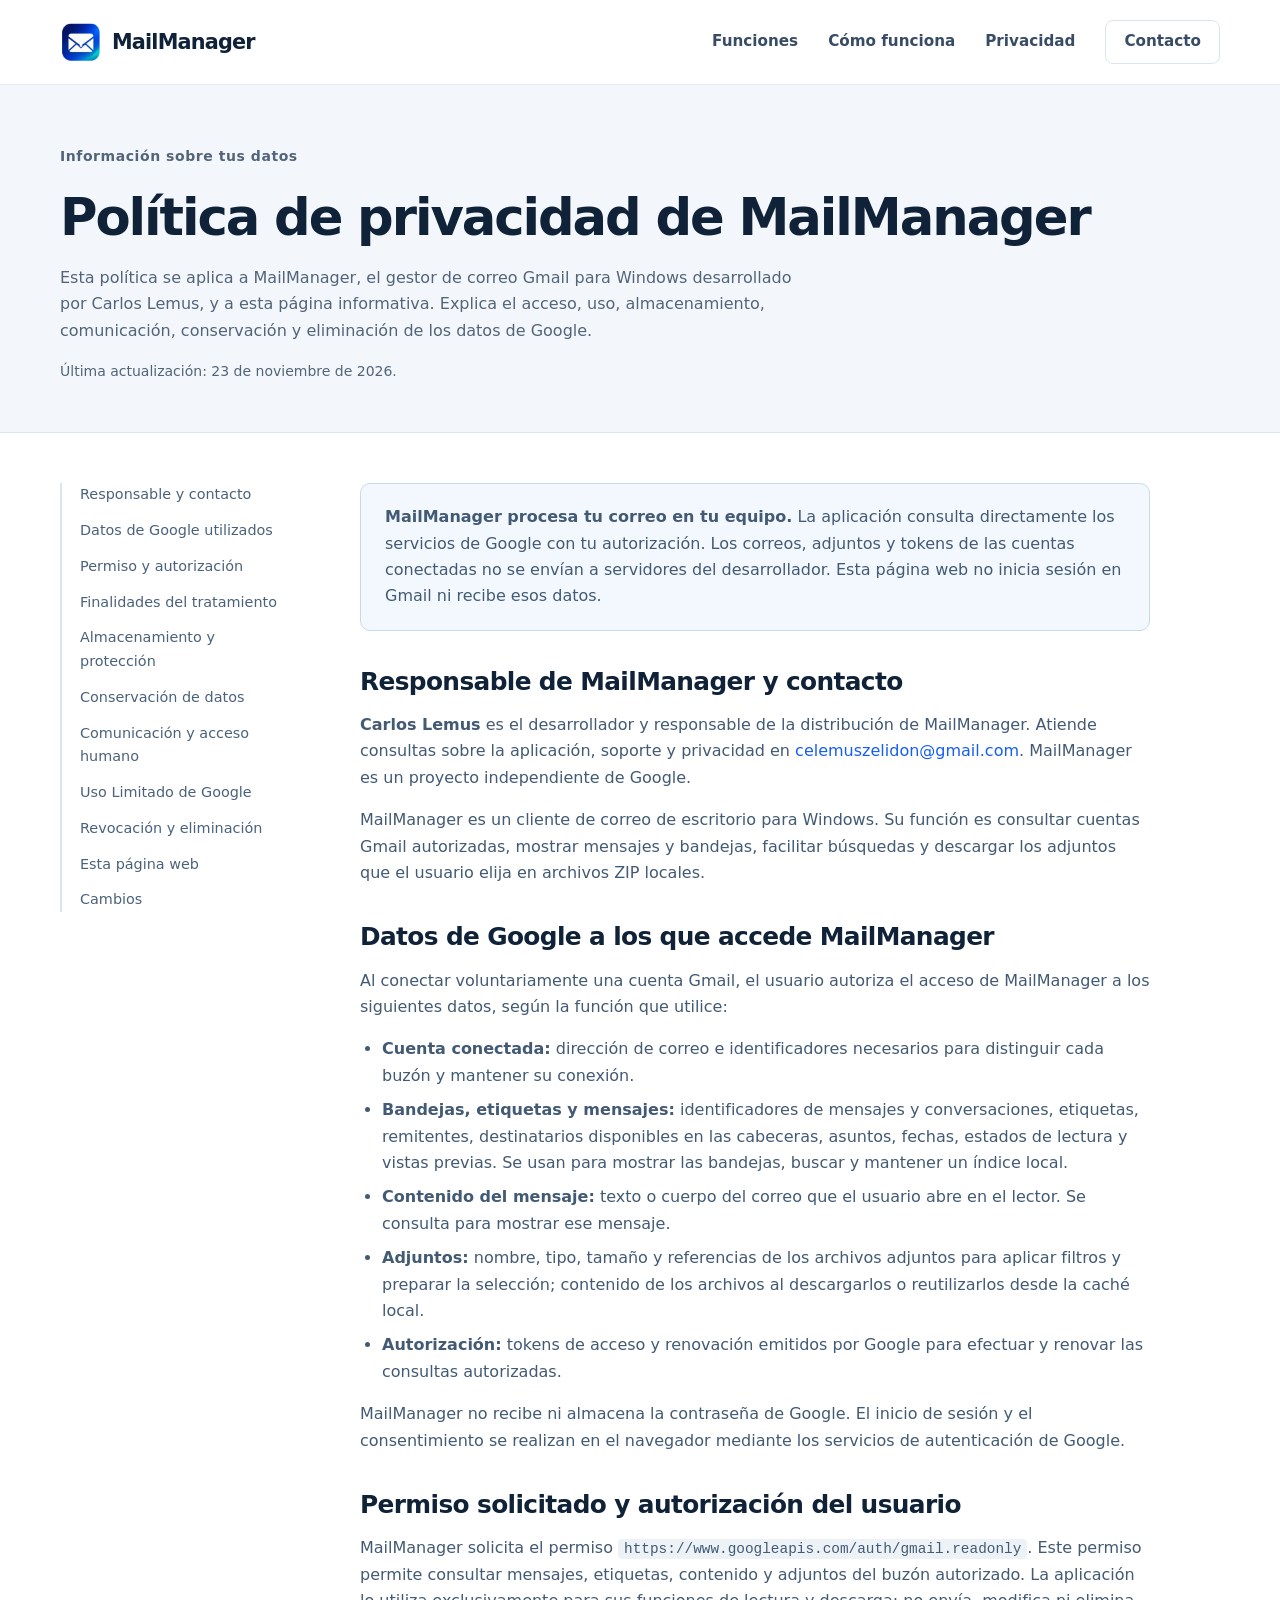
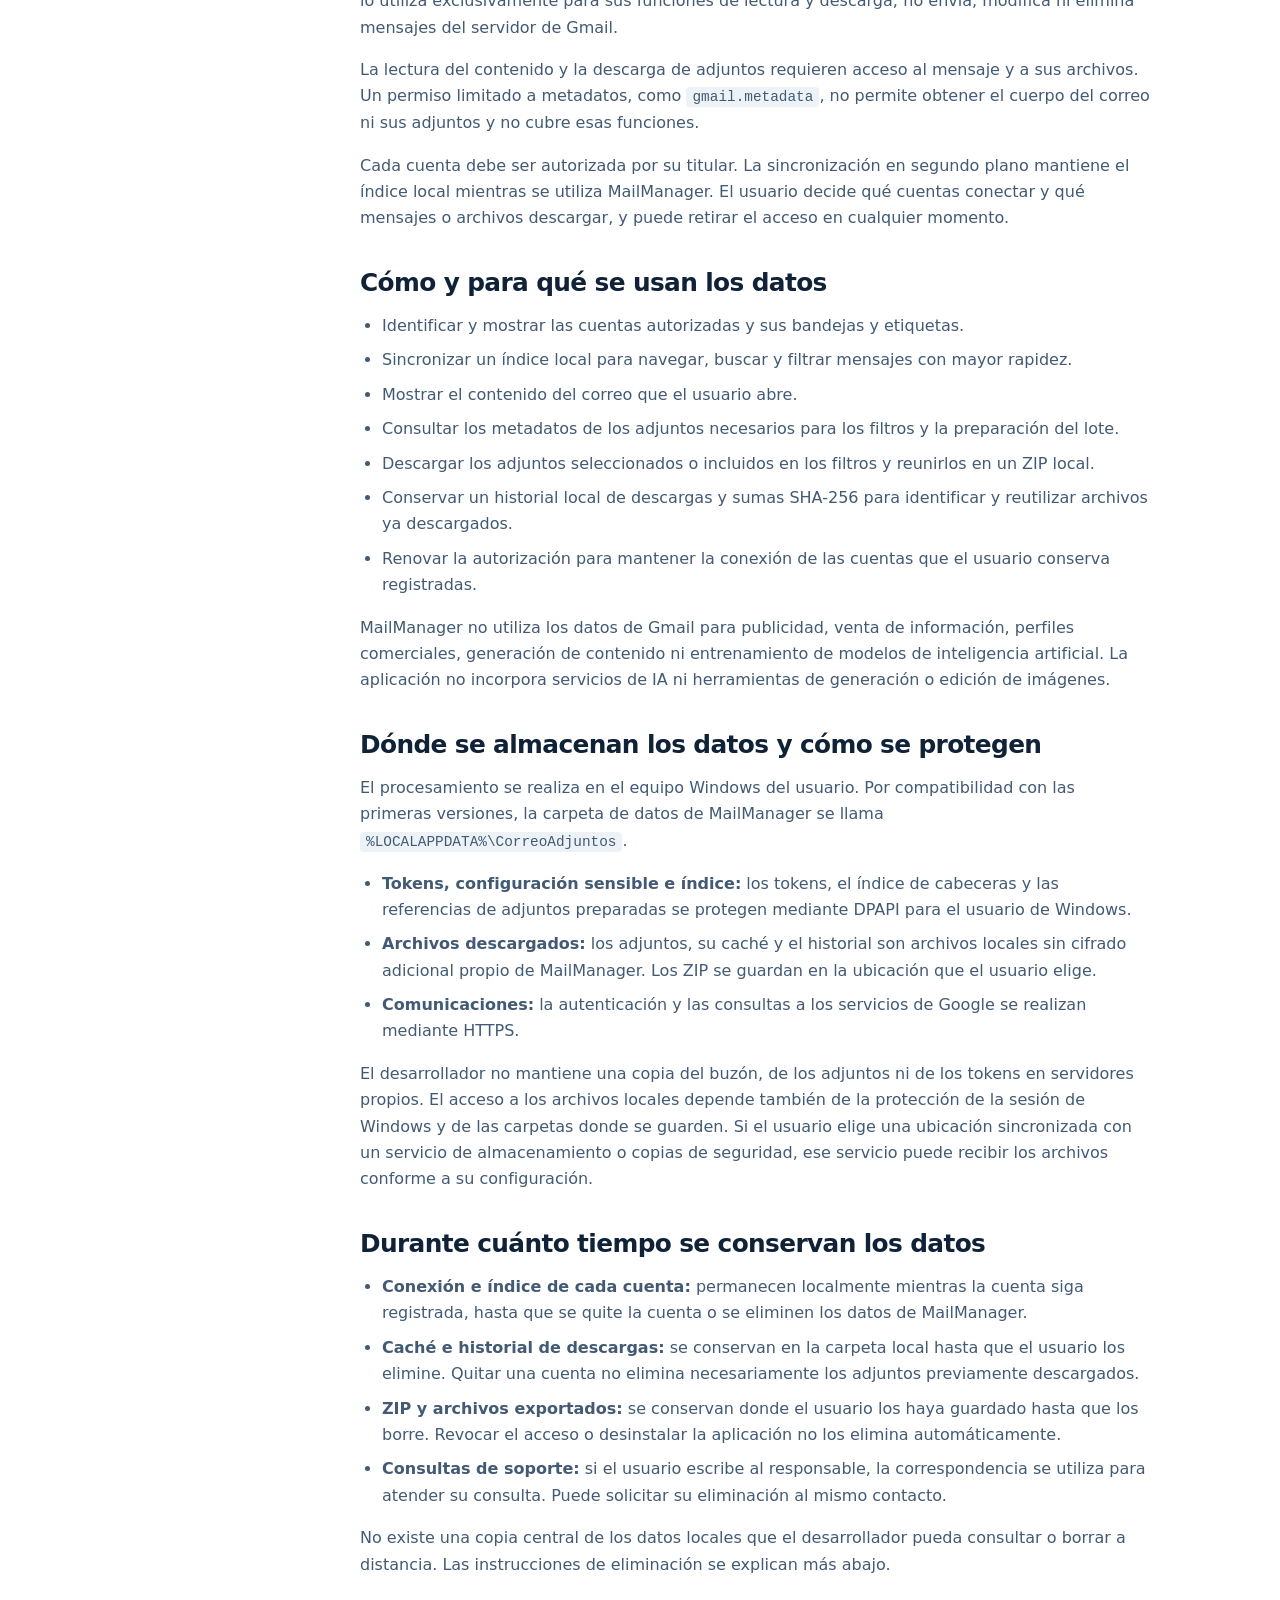
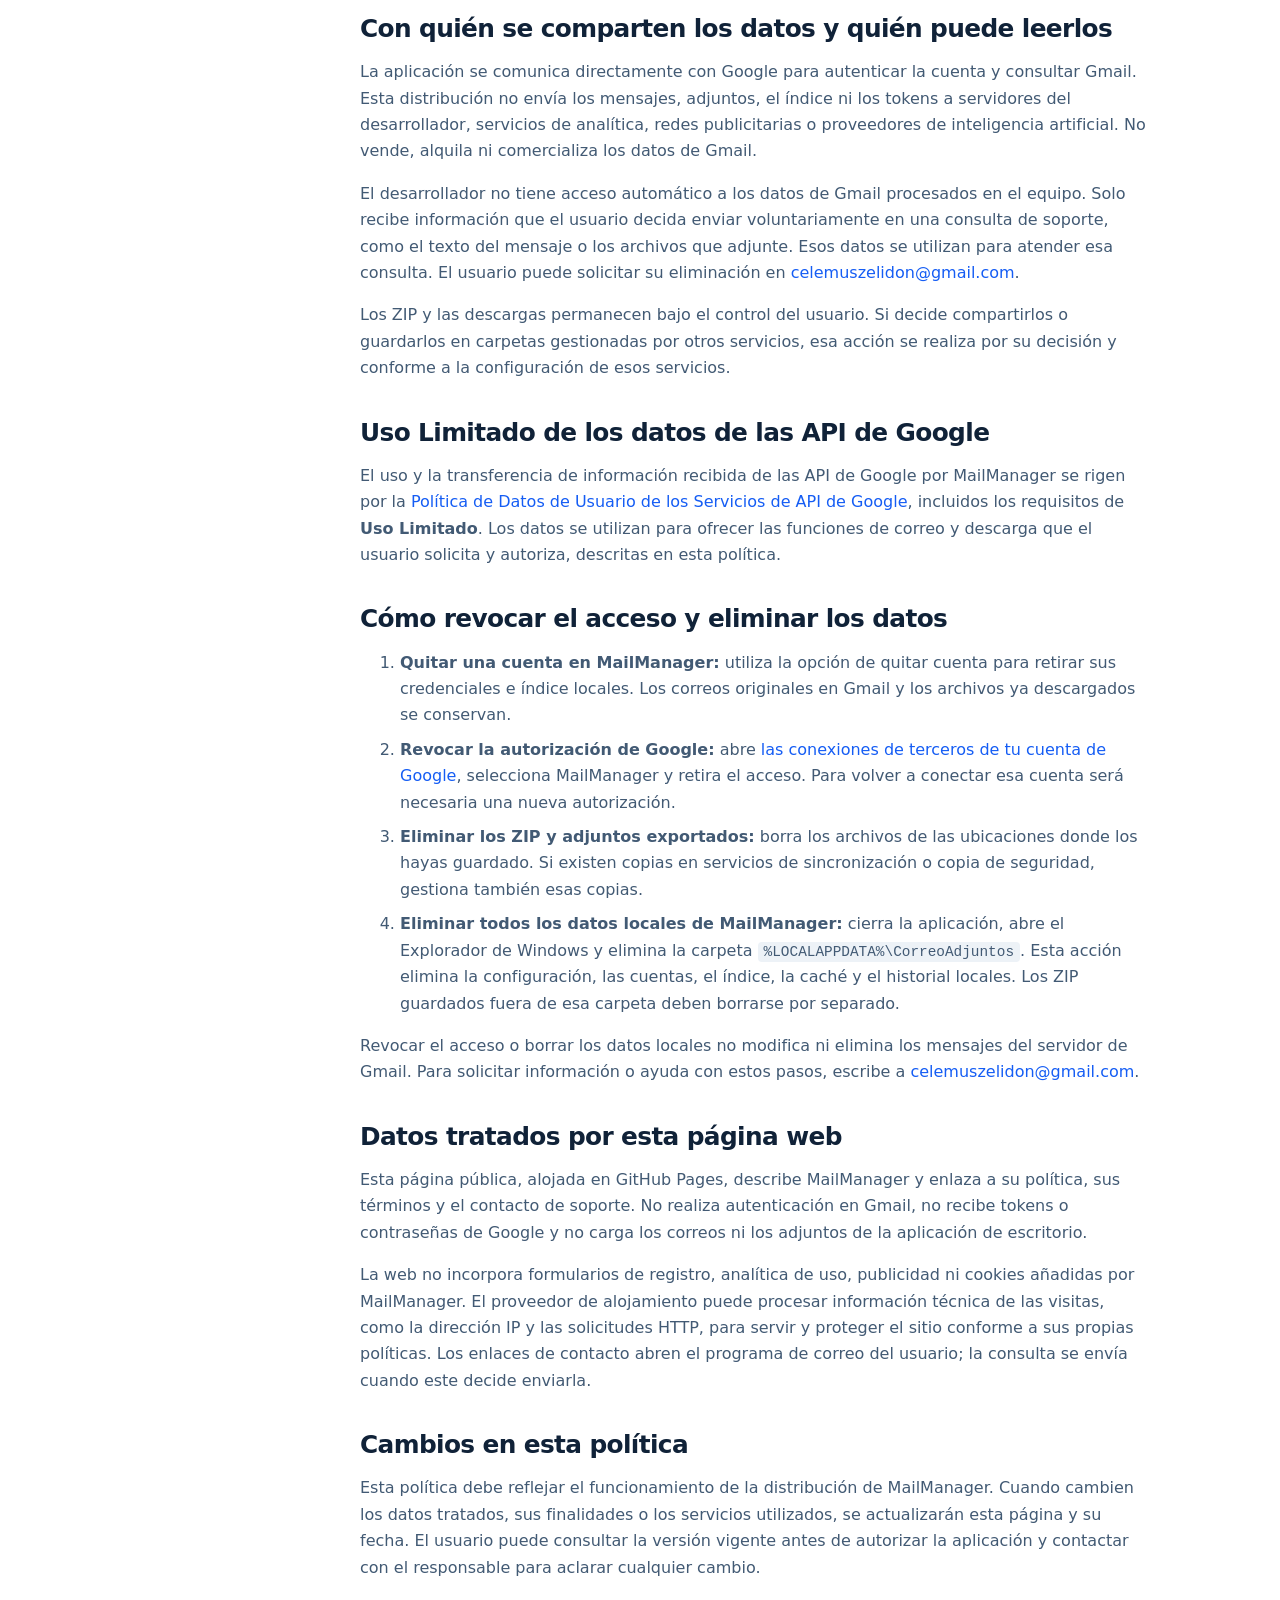
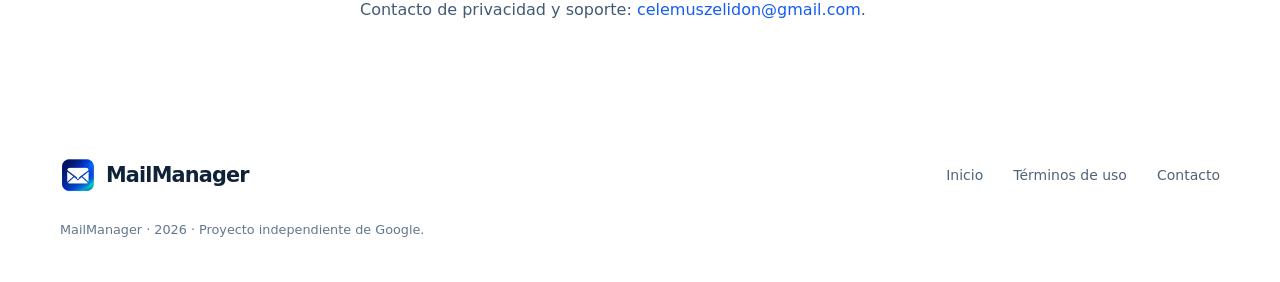
==== commit 074cb12e: "Add files via upload" ====
--- a/privacidad.html
+++ b/privacidad.html
@@ -1,13 +1,80 @@
 <!doctype html><html lang="es"><head><meta charset="utf-8"><meta name="viewport" content="width=device-width,initial-scale=1"><title>Política de privacidad | MailManager</title><meta name="description" content="Conoce qué información de Gmail utiliza MailManager, cómo se almacena en Windows y cómo retirar el acceso o eliminar los datos locales."><meta name="theme-color" content="#0d192d"><link rel="icon" type="image/png" href="MailManager-logo-Google-120.png"><link rel="stylesheet" href="styles.css"><script src="script.js" defer></script><link rel="canonical" href="https://carloslemus28.github.io/privacidad.html"></head>
 <body><a class="skip" href="#contenido">Ir al contenido</a><header class="header"><div class="container nav"><a class="brand" href="index.html"><img src="MailManager-logo-Google-120.png" width="42" height="42" alt=""><span>MailManager</span></a><button class="menu-button" aria-controls="navigation" aria-expanded="false">Menú</button><nav id="navigation" aria-label="Navegación principal"><a href="index.html#funciones">Funciones</a><a href="index.html#como-funciona">Cómo funciona</a><a href="privacidad.html" aria-current="page">Privacidad</a><a class="nav-contact" href="mailto:celemuszelidon@gmail.com">Contacto</a></nav></div></header>
-<main id="contenido"><section class="legal-hero"><div class="container"><p class="eyebrow">Información sobre tus datos</p><h1>Política de privacidad</h1><p>Esta política describe el tratamiento de datos de MailManager para Windows y de su página informativa.</p><p class="legal-date">Última actualización: 20 de noviembre de 2026.</p></div></section><div class="container legal-layout"><nav class="legal-index" aria-label="Contenido de privacidad"><a href="#responsable">Responsable y contacto</a><a href="#datos">Información utilizada</a><a href="#finalidad">Para qué se utiliza</a><a href="#almacenamiento">Almacenamiento</a><a href="#comparticion">Comunicación de datos</a><a href="#control">Control y eliminación</a><a href="#sitio">Esta página web</a><a href="#cambios">Cambios</a></nav><article class="legal-copy">
-<div class="legal-note"><p><strong>MailManager consulta Gmail directamente desde tu equipo.</strong> El desarrollador no recibe automáticamente los correos, sus cuerpos ni los archivos adjuntos que procesas con la aplicación.</p></div>
-<h2 id="responsable">Responsable y contacto</h2><p>El responsable de la distribución de MailManager atiende consultas de soporte y privacidad a través de <a href="mailto:celemuszelidon@gmail.com">celemuszelidon@gmail.com</a>. Puedes utilizar este contacto para solicitar información sobre el tratamiento de datos descrito en esta política.</p>
-<h2 id="datos">Información a la que accede la aplicación</h2><p>Cuando conectas voluntariamente una cuenta, MailManager utiliza la autorización de Google para consultar información de ese buzón. Según las funciones que utilices, puede acceder a:</p><ul><li>La dirección de correo de la cuenta conectada y la información necesaria para identificarla.</li><li>Carpetas y etiquetas, identificadores de mensajes, remitentes, asuntos, fechas, estados de lectura y vistas previas disponibles.</li><li>El contenido de los mensajes que abres en el lector de la aplicación.</li><li>Metadatos de archivos adjuntos, como nombre, tipo y tamaño, y su contenido cuando los descargas.</li><li>Tokens de acceso y renovación necesarios para mantener y renovar la autorización otorgada a MailManager.</li></ul><p>El permiso de Gmail utilizado es <code>https://www.googleapis.com/auth/gmail.readonly</code>. Permite leer el correo; MailManager no solicita con esta función permisos para enviar, modificar o eliminar mensajes del servidor. El inicio de sesión se realiza en el navegador oficial de Google; la aplicación no recibe tu contraseña de Google.</p>
-<h2 id="finalidad">Para qué se utiliza esta información</h2><p>Los datos se utilizan para mostrar los mensajes y las bandejas de las cuentas conectadas, mantener un índice local, aplicar filtros, conservar la selección de la sesión y descargar los adjuntos elegidos en un ZIP. El historial de descargas y las sumas SHA-256 permiten comprobar y reutilizar archivos ya descargados.</p><p>MailManager no utiliza los datos de Gmail para publicidad, venta de información, elaboración de perfiles comerciales ni entrenamiento de modelos de inteligencia artificial. El uso y la transferencia de información recibida de las API de Google se ajustarán a la <a href="https://developers.google.com/terms/api-services-user-data-policy">Política de Datos de Usuario de los Servicios de API de Google</a>, incluidos sus requisitos de Uso Limitado.</p>
-<h2 id="almacenamiento">Dónde y cómo se almacenan los datos</h2><p>La aplicación de escritorio procesa los datos en el equipo del usuario. Por compatibilidad, su carpeta de datos local es <code>%LOCALAPPDATA%\CorreoAdjuntos</code>, aunque el programa se llama MailManager.</p><ul><li>Los tokens, la configuración sensible, el índice de cabeceras y las referencias de adjuntos preparadas se protegen mediante DPAPI para el usuario de Windows.</li><li>Los adjuntos descargados, su caché y el historial se guardan como archivos locales sin cifrado adicional propio de MailManager.</li><li>Los ZIP se guardan en la ubicación que elijas. Las herramientas de copia de seguridad o sincronización de archivos que tengas configuradas en Windows pueden tratar esos archivos conforme a su propia configuración.</li></ul><p>Los datos locales se conservan hasta que los elimines o utilices las opciones de retirada de cuenta descritas a continuación. La desinstalación o la revocación del acceso no eliminan necesariamente los archivos que ya hayas guardado.</p>
-<h2 id="comparticion">Comunicación de datos y acceso humano</h2><p>MailManager se comunica con los servicios de autenticación y la API de Gmail de Google para las funciones autorizadas. Esta distribución no utiliza un servidor propio de MailManager para recibir los mensajes, adjuntos o tokens de los usuarios y no incorpora analítica de uso ni publicidad en la aplicación.</p><p>El desarrollador no dispone de acceso humano automático a tus datos de Gmail. Si envías voluntariamente una consulta de soporte por correo, recibirá la información que incluyas en ese mensaje y la utilizará para atenderte. Puedes solicitar información o la eliminación de esa correspondencia escribiendo al mismo contacto.</p>
-<h2 id="control">Cómo controlar el acceso y eliminar los datos</h2><p>Puedes ejercer control sobre la conexión y los archivos de estas maneras:</p><ul><li><strong>Quitar una cuenta en MailManager:</strong> retira sus credenciales e índice locales. Conserva los correos originales del servidor y los archivos ya descargados.</li><li><strong>Retirar la autorización en Google:</strong> visita <a href="https://myaccount.google.com/connections">las conexiones de terceros de tu cuenta de Google</a> y elimina el acceso de MailManager. La aplicación necesitará una nueva autorización para continuar accediendo a esa cuenta.</li><li><strong>Eliminar descargas:</strong> borra los ZIP y los archivos de las carpetas donde los hayas guardado.</li><li><strong>Eliminar todos los datos locales de la aplicación:</strong> cierra MailManager y elimina su carpeta <code>%LOCALAPPDATA%\CorreoAdjuntos</code> mediante el Explorador de Windows. Esto elimina también la configuración, las cuentas, el índice, la caché y el historial locales. Los ZIP guardados fuera de esa carpeta deben eliminarse por separado.</li></ul><p>La retirada de acceso no modifica ni elimina los correos de tu cuenta de Google.</p>
-<h2 id="sitio">Datos de esta página informativa</h2><p>Esta web describe la aplicación y enlaza a sus documentos y al contacto de soporte. No conecta cuentas Gmail ni recibe contraseñas o tokens de Google. No incorpora formularios de registro, analítica publicitaria ni cookies añadidas por MailManager.</p><p>El proveedor de alojamiento puede procesar información técnica de las visitas, como la dirección IP, la solicitud HTTP y los registros necesarios para servir y proteger el sitio, conforme a sus propias políticas. Pulsar un enlace de contacto abre tu programa de correo; los datos de la consulta se envían cuando decides enviar el mensaje.</p>
-<h2 id="cambios">Cambios en esta política</h2><p>Esta política debe mantenerse alineada con el funcionamiento de la distribución. Si cambian los datos tratados, sus finalidades o los servicios utilizados, se actualizará esta página y su fecha. Puedes consultar la versión vigente antes de autorizar la aplicación.</p><p>Para cualquier consulta: <a href="mailto:celemuszelidon@gmail.com">celemuszelidon@gmail.com</a>.</p>
+<main id="contenido"><section class="legal-hero"><div class="container"><p class="eyebrow">Información sobre tus datos</p><h1>Política de privacidad de MailManager</h1><p>Esta política se aplica a MailManager, el gestor de correo Gmail para Windows desarrollado por Carlos Lemus, y a esta página informativa. Explica el acceso, uso, almacenamiento, comunicación, conservación y eliminación de los datos de Google.</p><p class="legal-date">Última actualización: 23 de noviembre de 2026.</p></div></section><div class="container legal-layout"><nav class="legal-index" aria-label="Contenido de privacidad"><a href="#responsable">Responsable y contacto</a><a href="#datos">Datos de Google utilizados</a><a href="#permisos">Permiso y autorización</a><a href="#finalidad">Finalidades del tratamiento</a><a href="#almacenamiento">Almacenamiento y protección</a><a href="#conservacion">Conservación de datos</a><a href="#comparticion">Comunicación y acceso humano</a><a href="#uso-limitado">Uso Limitado de Google</a><a href="#control">Revocación y eliminación</a><a href="#sitio">Esta página web</a><a href="#cambios">Cambios</a></nav><article class="legal-copy">
+<div class="legal-note"><p><strong>MailManager procesa tu correo en tu equipo.</strong> La aplicación consulta directamente los servicios de Google con tu autorización. Los correos, adjuntos y tokens de las cuentas conectadas no se envían a servidores del desarrollador. Esta página web no inicia sesión en Gmail ni recibe esos datos.</p></div>
+
+<h2 id="responsable">Responsable de MailManager y contacto</h2>
+<p><strong>Carlos Lemus</strong> es el desarrollador y responsable de la distribución de MailManager. Atiende consultas sobre la aplicación, soporte y privacidad en <a href="mailto:celemuszelidon@gmail.com">celemuszelidon@gmail.com</a>. MailManager es un proyecto independiente de Google.</p>
+<p>MailManager es un cliente de correo de escritorio para Windows. Su función es consultar cuentas Gmail autorizadas, mostrar mensajes y bandejas, facilitar búsquedas y descargar los adjuntos que el usuario elija en archivos ZIP locales.</p>
+
+<h2 id="datos">Datos de Google a los que accede MailManager</h2>
+<p>Al conectar voluntariamente una cuenta Gmail, el usuario autoriza el acceso de MailManager a los siguientes datos, según la función que utilice:</p>
+<ul>
+<li><strong>Cuenta conectada:</strong> dirección de correo e identificadores necesarios para distinguir cada buzón y mantener su conexión.</li>
+<li><strong>Bandejas, etiquetas y mensajes:</strong> identificadores de mensajes y conversaciones, etiquetas, remitentes, destinatarios disponibles en las cabeceras, asuntos, fechas, estados de lectura y vistas previas. Se usan para mostrar las bandejas, buscar y mantener un índice local.</li>
+<li><strong>Contenido del mensaje:</strong> texto o cuerpo del correo que el usuario abre en el lector. Se consulta para mostrar ese mensaje.</li>
+<li><strong>Adjuntos:</strong> nombre, tipo, tamaño y referencias de los archivos adjuntos para aplicar filtros y preparar la selección; contenido de los archivos al descargarlos o reutilizarlos desde la caché local.</li>
+<li><strong>Autorización:</strong> tokens de acceso y renovación emitidos por Google para efectuar y renovar las consultas autorizadas.</li>
+</ul>
+<p>MailManager no recibe ni almacena la contraseña de Google. El inicio de sesión y el consentimiento se realizan en el navegador mediante los servicios de autenticación de Google.</p>
+
+<h2 id="permisos">Permiso solicitado y autorización del usuario</h2>
+<p>MailManager solicita el permiso <code>https://www.googleapis.com/auth/gmail.readonly</code>. Este permiso permite consultar mensajes, etiquetas, contenido y adjuntos del buzón autorizado. La aplicación lo utiliza exclusivamente para sus funciones de lectura y descarga; no envía, modifica ni elimina mensajes del servidor de Gmail.</p>
+<p>La lectura del contenido y la descarga de adjuntos requieren acceso al mensaje y a sus archivos. Un permiso limitado a metadatos, como <code>gmail.metadata</code>, no permite obtener el cuerpo del correo ni sus adjuntos y no cubre esas funciones.</p>
+<p>Cada cuenta debe ser autorizada por su titular. La sincronización en segundo plano mantiene el índice local mientras se utiliza MailManager. El usuario decide qué cuentas conectar y qué mensajes o archivos descargar, y puede retirar el acceso en cualquier momento.</p>
+
+<h2 id="finalidad">Cómo y para qué se usan los datos</h2>
+<ul>
+<li>Identificar y mostrar las cuentas autorizadas y sus bandejas y etiquetas.</li>
+<li>Sincronizar un índice local para navegar, buscar y filtrar mensajes con mayor rapidez.</li>
+<li>Mostrar el contenido del correo que el usuario abre.</li>
+<li>Consultar los metadatos de los adjuntos necesarios para los filtros y la preparación del lote.</li>
+<li>Descargar los adjuntos seleccionados o incluidos en los filtros y reunirlos en un ZIP local.</li>
+<li>Conservar un historial local de descargas y sumas SHA-256 para identificar y reutilizar archivos ya descargados.</li>
+<li>Renovar la autorización para mantener la conexión de las cuentas que el usuario conserva registradas.</li>
+</ul>
+<p>MailManager no utiliza los datos de Gmail para publicidad, venta de información, perfiles comerciales, generación de contenido ni entrenamiento de modelos de inteligencia artificial. La aplicación no incorpora servicios de IA ni herramientas de generación o edición de imágenes.</p>
+
+<h2 id="almacenamiento">Dónde se almacenan los datos y cómo se protegen</h2>
+<p>El procesamiento se realiza en el equipo Windows del usuario. Por compatibilidad con las primeras versiones, la carpeta de datos de MailManager se llama <code>%LOCALAPPDATA%\CorreoAdjuntos</code>.</p>
+<ul>
+<li><strong>Tokens, configuración sensible e índice:</strong> los tokens, el índice de cabeceras y las referencias de adjuntos preparadas se protegen mediante DPAPI para el usuario de Windows.</li>
+<li><strong>Archivos descargados:</strong> los adjuntos, su caché y el historial son archivos locales sin cifrado adicional propio de MailManager. Los ZIP se guardan en la ubicación que el usuario elige.</li>
+<li><strong>Comunicaciones:</strong> la autenticación y las consultas a los servicios de Google se realizan mediante HTTPS.</li>
+</ul>
+<p>El desarrollador no mantiene una copia del buzón, de los adjuntos ni de los tokens en servidores propios. El acceso a los archivos locales depende también de la protección de la sesión de Windows y de las carpetas donde se guarden. Si el usuario elige una ubicación sincronizada con un servicio de almacenamiento o copias de seguridad, ese servicio puede recibir los archivos conforme a su configuración.</p>
+
+<h2 id="conservacion">Durante cuánto tiempo se conservan los datos</h2>
+<ul>
+<li><strong>Conexión e índice de cada cuenta:</strong> permanecen localmente mientras la cuenta siga registrada, hasta que se quite la cuenta o se eliminen los datos de MailManager.</li>
+<li><strong>Caché e historial de descargas:</strong> se conservan en la carpeta local hasta que el usuario los elimine. Quitar una cuenta no elimina necesariamente los adjuntos previamente descargados.</li>
+<li><strong>ZIP y archivos exportados:</strong> se conservan donde el usuario los haya guardado hasta que los borre. Revocar el acceso o desinstalar la aplicación no los elimina automáticamente.</li>
+<li><strong>Consultas de soporte:</strong> si el usuario escribe al responsable, la correspondencia se utiliza para atender su consulta. Puede solicitar su eliminación al mismo contacto.</li>
+</ul>
+<p>No existe una copia central de los datos locales que el desarrollador pueda consultar o borrar a distancia. Las instrucciones de eliminación se explican más abajo.</p>
+
+<h2 id="comparticion">Con quién se comparten los datos y quién puede leerlos</h2>
+<p>La aplicación se comunica directamente con Google para autenticar la cuenta y consultar Gmail. Esta distribución no envía los mensajes, adjuntos, el índice ni los tokens a servidores del desarrollador, servicios de analítica, redes publicitarias o proveedores de inteligencia artificial. No vende, alquila ni comercializa los datos de Gmail.</p>
+<p>El desarrollador no tiene acceso automático a los datos de Gmail procesados en el equipo. Solo recibe información que el usuario decida enviar voluntariamente en una consulta de soporte, como el texto del mensaje o los archivos que adjunte. Esos datos se utilizan para atender esa consulta. El usuario puede solicitar su eliminación en <a href="mailto:celemuszelidon@gmail.com">celemuszelidon@gmail.com</a>.</p>
+<p>Los ZIP y las descargas permanecen bajo el control del usuario. Si decide compartirlos o guardarlos en carpetas gestionadas por otros servicios, esa acción se realiza por su decisión y conforme a la configuración de esos servicios.</p>
+
+<h2 id="uso-limitado">Uso Limitado de los datos de las API de Google</h2>
+<p>El uso y la transferencia de información recibida de las API de Google por MailManager se rigen por la <a href="https://developers.google.com/terms/api-services-user-data-policy">Política de Datos de Usuario de los Servicios de API de Google</a>, incluidos los requisitos de <strong>Uso Limitado</strong>. Los datos se utilizan para ofrecer las funciones de correo y descarga que el usuario solicita y autoriza, descritas en esta política.</p>
+
+<h2 id="control">Cómo revocar el acceso y eliminar los datos</h2>
+<ol>
+<li><strong>Quitar una cuenta en MailManager:</strong> utiliza la opción de quitar cuenta para retirar sus credenciales e índice locales. Los correos originales en Gmail y los archivos ya descargados se conservan.</li>
+<li><strong>Revocar la autorización de Google:</strong> abre <a href="https://myaccount.google.com/connections">las conexiones de terceros de tu cuenta de Google</a>, selecciona MailManager y retira el acceso. Para volver a conectar esa cuenta será necesaria una nueva autorización.</li>
+<li><strong>Eliminar los ZIP y adjuntos exportados:</strong> borra los archivos de las ubicaciones donde los hayas guardado. Si existen copias en servicios de sincronización o copia de seguridad, gestiona también esas copias.</li>
+<li><strong>Eliminar todos los datos locales de MailManager:</strong> cierra la aplicación, abre el Explorador de Windows y elimina la carpeta <code>%LOCALAPPDATA%\CorreoAdjuntos</code>. Esta acción elimina la configuración, las cuentas, el índice, la caché y el historial locales. Los ZIP guardados fuera de esa carpeta deben borrarse por separado.</li>
+</ol>
+<p>Revocar el acceso o borrar los datos locales no modifica ni elimina los mensajes del servidor de Gmail. Para solicitar información o ayuda con estos pasos, escribe a <a href="mailto:celemuszelidon@gmail.com">celemuszelidon@gmail.com</a>.</p>
+
+<h2 id="sitio">Datos tratados por esta página web</h2>
+<p>Esta página pública, alojada en GitHub Pages, describe MailManager y enlaza a su política, sus términos y el contacto de soporte. No realiza autenticación en Gmail, no recibe tokens o contraseñas de Google y no carga los correos ni los adjuntos de la aplicación de escritorio.</p>
+<p>La web no incorpora formularios de registro, analítica de uso, publicidad ni cookies añadidas por MailManager. El proveedor de alojamiento puede procesar información técnica de las visitas, como la dirección IP y las solicitudes HTTP, para servir y proteger el sitio conforme a sus propias políticas. Los enlaces de contacto abren el programa de correo del usuario; la consulta se envía cuando este decide enviarla.</p>
+
+<h2 id="cambios">Cambios en esta política</h2>
+<p>Esta política debe reflejar el funcionamiento de la distribución de MailManager. Cuando cambien los datos tratados, sus finalidades o los servicios utilizados, se actualizarán esta página y su fecha. El usuario puede consultar la versión vigente antes de autorizar la aplicación y contactar con el responsable para aclarar cualquier cambio.</p>
+<p>Contacto de privacidad y soporte: <a href="mailto:celemuszelidon@gmail.com">celemuszelidon@gmail.com</a>.</p>
 </article></div></main><footer class="footer container"><div class="footer-top"><a class="brand" href="index.html"><img src="MailManager-logo-Google-120.png" width="36" height="36" alt=""><span>MailManager</span></a><nav aria-label="Información legal"><a href="index.html">Inicio</a><a href="terminos.html">Términos de uso</a><a href="mailto:celemuszelidon@gmail.com">Contacto</a></nav></div><p>MailManager · 2026 · Proyecto independiente de Google.</p></footer></body></html>
